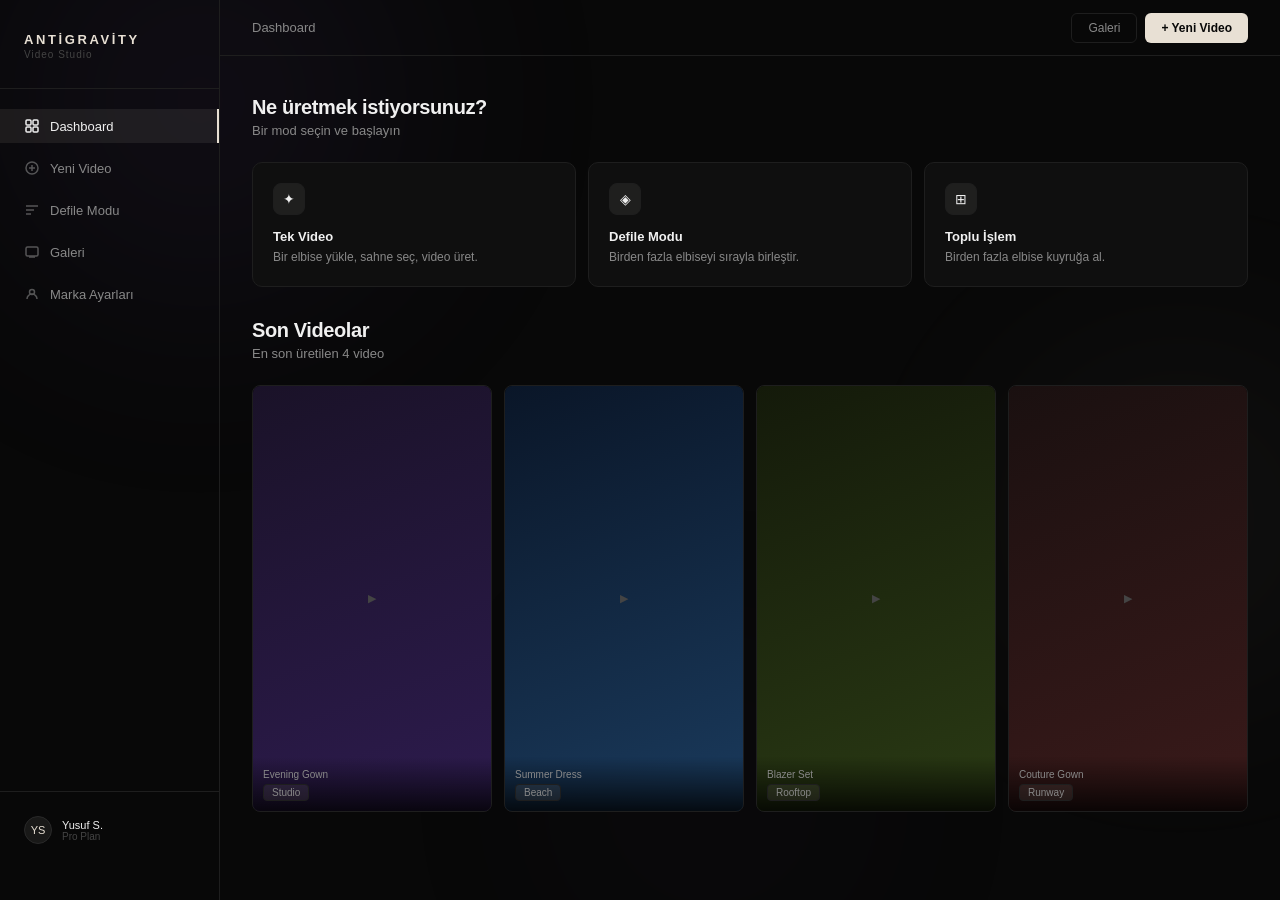
==== preview.html @ f859f47a "Add Supabase auth: register/login/admin approval system Backend: - requirements.txt: add supabase==2" ====
<!DOCTYPE html>
<html lang="tr">
<head>
<meta charset="UTF-8">
<meta name="viewport" content="width=device-width, initial-scale=1.0">
<title>Antigravity — Tasarım Önizleme</title>
<style>
  * { margin: 0; padding: 0; box-sizing: border-box; }

  :root {
    --bg: #080808;
    --card: #0f0f0f;
    --card-hover: #141414;
    --border: #1e1e1e;
    --border-hover: #2a2a2a;
    --text: #f0f0f0;
    --text-secondary: #888;
    --text-muted: #444;
    --accent: #e8e0d4;
    --accent-dim: rgba(232, 224, 212, 0.08);
  }

  body {
    font-family: 'Inter', -apple-system, sans-serif;
    background: var(--bg);
    color: var(--text);
    min-height: 100vh;
    overflow-x: hidden;
    -webkit-font-smoothing: antialiased;
  }

  /* ── Orb Animasyonları ── */
  .orbs {
    position: fixed;
    inset: 0;
    pointer-events: none;
    z-index: 0;
    overflow: hidden;
  }

  .orb {
    position: absolute;
    border-radius: 50%;
    filter: blur(120px);
    opacity: 0.12;
    animation: floatOrb linear infinite;
  }

  .orb-1 {
    width: 600px; height: 600px;
    background: radial-gradient(circle, #7c5cbf, transparent 70%);
    top: -200px; left: -100px;
    animation-duration: 25s;
    animation-delay: 0s;
  }

  .orb-2 {
    width: 500px; height: 500px;
    background: radial-gradient(circle, #f5f0e8, transparent 70%);
    top: 30%; right: -150px;
    opacity: 0.07;
    animation-duration: 32s;
    animation-delay: -8s;
  }

  .orb-3 {
    width: 400px; height: 400px;
    background: radial-gradient(circle, #4a3870, transparent 70%);
    bottom: -100px; left: 40%;
    opacity: 0.10;
    animation-duration: 20s;
    animation-delay: -14s;
  }

  @keyframes floatOrb {
    0%   { transform: translate(0px, 0px) scale(1); }
    25%  { transform: translate(40px, -30px) scale(1.05); }
    50%  { transform: translate(20px, 50px) scale(0.97); }
    75%  { transform: translate(-30px, 20px) scale(1.03); }
    100% { transform: translate(0px, 0px) scale(1); }
  }

  /* ── Layout ── */
  .layout {
    position: relative;
    z-index: 1;
    display: flex;
    height: 100vh;
  }

  /* ── Sidebar ── */
  .sidebar {
    width: 220px;
    flex-shrink: 0;
    border-right: 1px solid var(--border);
    padding: 32px 0;
    display: flex;
    flex-direction: column;
    gap: 8px;
  }

  .logo {
    padding: 0 24px 28px;
    border-bottom: 1px solid var(--border);
    margin-bottom: 12px;
  }

  .logo-name {
    font-size: 13px;
    font-weight: 600;
    letter-spacing: 0.2em;
    text-transform: uppercase;
    color: var(--accent);
  }

  .logo-sub {
    font-size: 10px;
    color: var(--text-muted);
    letter-spacing: 0.1em;
    margin-top: 2px;
  }

  .nav-item {
    display: flex;
    align-items: center;
    gap: 10px;
    padding: 9px 24px;
    font-size: 13px;
    color: var(--text-secondary);
    cursor: pointer;
    transition: all 0.15s;
    border-radius: 0;
  }

  .nav-item:hover {
    color: var(--text);
    background: var(--accent-dim);
  }

  .nav-item.active {
    color: var(--text);
    background: var(--accent-dim);
    border-right: 2px solid var(--accent);
  }

  .nav-icon {
    width: 16px;
    height: 16px;
    opacity: 0.6;
  }

  .nav-item.active .nav-icon { opacity: 1; }

  .sidebar-bottom {
    margin-top: auto;
    padding: 24px;
    border-top: 1px solid var(--border);
  }

  .user-chip {
    display: flex;
    align-items: center;
    gap: 10px;
    font-size: 12px;
    color: var(--text-secondary);
  }

  .user-avatar {
    width: 28px; height: 28px;
    border-radius: 50%;
    background: var(--accent-dim);
    border: 1px solid var(--border-hover);
    display: flex;
    align-items: center;
    justify-content: center;
    font-size: 11px;
    color: var(--accent);
  }

  /* ── Main ── */
  .main {
    flex: 1;
    display: flex;
    flex-direction: column;
    overflow: hidden;
  }

  .topbar {
    height: 56px;
    border-bottom: 1px solid var(--border);
    display: flex;
    align-items: center;
    justify-content: space-between;
    padding: 0 32px;
    flex-shrink: 0;
  }

  .page-title {
    font-size: 13px;
    font-weight: 500;
    color: var(--text-secondary);
  }

  .topbar-actions {
    display: flex;
    gap: 8px;
  }

  .btn {
    display: inline-flex;
    align-items: center;
    gap: 6px;
    padding: 7px 16px;
    border-radius: 6px;
    font-size: 12px;
    font-weight: 500;
    cursor: pointer;
    transition: all 0.15s;
    border: none;
  }

  .btn-ghost {
    background: transparent;
    color: var(--text-secondary);
    border: 1px solid var(--border);
  }

  .btn-ghost:hover {
    border-color: var(--border-hover);
    color: var(--text);
    background: var(--accent-dim);
  }

  .btn-primary {
    background: var(--accent);
    color: #080808;
    font-weight: 600;
  }

  .btn-primary:hover {
    background: #f5ede0;
  }

  /* ── Content ── */
  .content {
    flex: 1;
    overflow-y: auto;
    padding: 40px 32px;
    scrollbar-width: thin;
    scrollbar-color: var(--border) transparent;
  }

  .section-header {
    margin-bottom: 24px;
  }

  .section-title {
    font-size: 20px;
    font-weight: 600;
    color: var(--text);
    letter-spacing: -0.02em;
  }

  .section-sub {
    font-size: 13px;
    color: var(--text-secondary);
    margin-top: 4px;
  }

  /* ── Cards ── */
  .cards {
    display: grid;
    grid-template-columns: repeat(3, 1fr);
    gap: 12px;
    margin-bottom: 32px;
  }

  .card {
    background: var(--card);
    border: 1px solid var(--border);
    border-radius: 10px;
    padding: 20px;
    cursor: pointer;
    transition: all 0.2s;
  }

  .card:hover {
    border-color: var(--border-hover);
    background: var(--card-hover);
    transform: translateY(-1px);
  }

  .card-icon {
    width: 32px; height: 32px;
    border-radius: 8px;
    background: var(--accent-dim);
    border: 1px solid var(--border);
    display: flex;
    align-items: center;
    justify-content: center;
    margin-bottom: 14px;
    font-size: 14px;
  }

  .card-title {
    font-size: 13px;
    font-weight: 600;
    color: var(--text);
    margin-bottom: 4px;
  }

  .card-desc {
    font-size: 12px;
    color: var(--text-secondary);
    line-height: 1.5;
  }

  /* ── Wizard Modal ── */
  .modal-overlay {
    position: fixed;
    inset: 0;
    background: rgba(0,0,0,0.7);
    backdrop-filter: blur(8px);
    z-index: 100;
    display: flex;
    align-items: center;
    justify-content: center;
    animation: fadeIn 0.2s ease;
  }

  @keyframes fadeIn {
    from { opacity: 0; }
    to { opacity: 1; }
  }

  .modal {
    width: 540px;
    background: var(--card);
    border: 1px solid var(--border-hover);
    border-radius: 14px;
    overflow: hidden;
    animation: slideUp 0.25s ease;
  }

  @keyframes slideUp {
    from { opacity: 0; transform: translateY(16px); }
    to   { opacity: 1; transform: translateY(0); }
  }

  .modal-header {
    padding: 24px 28px 20px;
    border-bottom: 1px solid var(--border);
    display: flex;
    align-items: center;
    justify-content: space-between;
  }

  .modal-title {
    font-size: 15px;
    font-weight: 600;
    color: var(--text);
  }

  .modal-step {
    font-size: 11px;
    color: var(--text-muted);
    background: var(--accent-dim);
    padding: 3px 10px;
    border-radius: 20px;
    border: 1px solid var(--border);
  }

  .modal-body {
    padding: 28px;
  }

  .step-label {
    font-size: 11px;
    font-weight: 600;
    letter-spacing: 0.1em;
    text-transform: uppercase;
    color: var(--text-muted);
    margin-bottom: 16px;
  }

  .upload-zone {
    border: 1px dashed var(--border-hover);
    border-radius: 10px;
    padding: 40px 20px;
    text-align: center;
    cursor: pointer;
    transition: all 0.2s;
    margin-bottom: 16px;
  }

  .upload-zone:hover {
    border-color: var(--accent);
    background: var(--accent-dim);
  }

  .upload-icon { font-size: 24px; margin-bottom: 8px; }

  .upload-text {
    font-size: 13px;
    color: var(--text-secondary);
  }

  .upload-sub {
    font-size: 11px;
    color: var(--text-muted);
    margin-top: 4px;
  }

  .modal-footer {
    padding: 20px 28px;
    border-top: 1px solid var(--border);
    display: flex;
    justify-content: space-between;
    align-items: center;
  }

  .step-dots {
    display: flex;
    gap: 6px;
  }

  .dot {
    width: 6px; height: 6px;
    border-radius: 50%;
    background: var(--border-hover);
  }

  .dot.active {
    background: var(--accent);
    width: 18px;
    border-radius: 3px;
  }

  /* ── Gallery Preview ── */
  .gallery-grid {
    display: grid;
    grid-template-columns: repeat(4, 1fr);
    gap: 12px;
    margin-top: 8px;
  }

  .gallery-item {
    aspect-ratio: 9/16;
    border-radius: 8px;
    background: var(--card);
    border: 1px solid var(--border);
    overflow: hidden;
    position: relative;
    cursor: pointer;
    transition: all 0.2s;
  }

  .gallery-item:hover {
    border-color: var(--border-hover);
    transform: translateY(-2px);
  }

  .gallery-thumb {
    width: 100%;
    height: 100%;
    background: linear-gradient(160deg, #1a1a2e 0%, #16213e 50%, #0f3460 100%);
    display: flex;
    align-items: center;
    justify-content: center;
    color: var(--text-muted);
    font-size: 11px;
  }

  .gallery-thumb:nth-child(1) { background: linear-gradient(160deg, #1a1228 0%, #2d1b4e 100%); }

  .gallery-overlay {
    position: absolute;
    bottom: 0; left: 0; right: 0;
    background: linear-gradient(transparent, rgba(0,0,0,0.8));
    padding: 12px 10px 10px;
    font-size: 10px;
    color: var(--text-secondary);
  }

  .tag {
    display: inline-flex;
    align-items: center;
    gap: 4px;
    padding: 2px 8px;
    border-radius: 4px;
    background: var(--accent-dim);
    border: 1px solid var(--border);
    font-size: 10px;
    color: var(--text-secondary);
  }
</style>
</head>
<body>

<!-- Orbs -->
<div class="orbs">
  <div class="orb orb-1"></div>
  <div class="orb orb-2"></div>
  <div class="orb orb-3"></div>
</div>

<!-- Layout -->
<div class="layout">

  <!-- Sidebar -->
  <aside class="sidebar">
    <div class="logo">
      <div class="logo-name">Antigravity</div>
      <div class="logo-sub">Video Studio</div>
    </div>

    <div class="nav-item active">
      <svg class="nav-icon" viewBox="0 0 16 16" fill="none" stroke="currentColor" stroke-width="1.5">
        <rect x="2" y="2" width="5" height="5" rx="1"/><rect x="9" y="2" width="5" height="5" rx="1"/>
        <rect x="2" y="9" width="5" height="5" rx="1"/><rect x="9" y="9" width="5" height="5" rx="1"/>
      </svg>
      Dashboard
    </div>

    <div class="nav-item" onclick="openModal()">
      <svg class="nav-icon" viewBox="0 0 16 16" fill="none" stroke="currentColor" stroke-width="1.5">
        <circle cx="8" cy="8" r="6"/><line x1="8" y1="5" x2="8" y2="11"/><line x1="5" y1="8" x2="11" y2="8"/>
      </svg>
      Yeni Video
    </div>

    <div class="nav-item">
      <svg class="nav-icon" viewBox="0 0 16 16" fill="none" stroke="currentColor" stroke-width="1.5">
        <path d="M2 4h12M2 8h8M2 12h5"/>
      </svg>
      Defile Modu
    </div>

    <div class="nav-item">
      <svg class="nav-icon" viewBox="0 0 16 16" fill="none" stroke="currentColor" stroke-width="1.5">
        <rect x="2" y="3" width="12" height="9" rx="1.5"/>
        <path d="M5 13h6"/>
      </svg>
      Galeri
    </div>

    <div class="nav-item">
      <svg class="nav-icon" viewBox="0 0 16 16" fill="none" stroke="currentColor" stroke-width="1.5">
        <circle cx="8" cy="6" r="2.5"/><path d="M3 13c0-2.76 2.24-5 5-5s5 2.24 5 5"/>
      </svg>
      Marka Ayarları
    </div>

    <div class="sidebar-bottom">
      <div class="user-chip">
        <div class="user-avatar">YS</div>
        <div>
          <div style="font-size:11px;color:var(--text)">Yusuf S.</div>
          <div style="font-size:10px;color:var(--text-muted)">Pro Plan</div>
        </div>
      </div>
    </div>
  </aside>

  <!-- Main -->
  <main class="main">
    <div class="topbar">
      <span class="page-title">Dashboard</span>
      <div class="topbar-actions">
        <button class="btn btn-ghost">Galeri</button>
        <button class="btn btn-primary" onclick="openModal()">+ Yeni Video</button>
      </div>
    </div>

    <div class="content">

      <!-- Hızlı Erişim -->
      <div class="section-header">
        <div class="section-title">Ne üretmek istiyorsunuz?</div>
        <div class="section-sub">Bir mod seçin ve başlayın</div>
      </div>

      <div class="cards">
        <div class="card" onclick="openModal()">
          <div class="card-icon">✦</div>
          <div class="card-title">Tek Video</div>
          <div class="card-desc">Bir elbise yükle, sahne seç, video üret.</div>
        </div>
        <div class="card">
          <div class="card-icon">◈</div>
          <div class="card-title">Defile Modu</div>
          <div class="card-desc">Birden fazla elbiseyi sırayla birleştir.</div>
        </div>
        <div class="card">
          <div class="card-icon">⊞</div>
          <div class="card-title">Toplu İşlem</div>
          <div class="card-desc">Birden fazla elbise kuyruğa al.</div>
        </div>
      </div>

      <!-- Son Videolar -->
      <div class="section-header" style="margin-top:8px">
        <div class="section-title">Son Videolar</div>
        <div class="section-sub">En son üretilen 4 video</div>
      </div>

      <div class="gallery-grid">
        <div class="gallery-item">
          <div class="gallery-thumb" style="background:linear-gradient(160deg,#1a1228,#2d1b4e)">
            <span>▶</span>
          </div>
          <div class="gallery-overlay">
            <div style="margin-bottom:4px">Evening Gown</div>
            <span class="tag">Studio</span>
          </div>
        </div>
        <div class="gallery-item">
          <div class="gallery-thumb" style="background:linear-gradient(160deg,#0a1628,#1a3a5c)">
            <span>▶</span>
          </div>
          <div class="gallery-overlay">
            <div style="margin-bottom:4px">Summer Dress</div>
            <span class="tag">Beach</span>
          </div>
        </div>
        <div class="gallery-item">
          <div class="gallery-thumb" style="background:linear-gradient(160deg,#141a0a,#2a3a14)">
            <span>▶</span>
          </div>
          <div class="gallery-overlay">
            <div style="margin-bottom:4px">Blazer Set</div>
            <span class="tag">Rooftop</span>
          </div>
        </div>
        <div class="gallery-item">
          <div class="gallery-thumb" style="background:linear-gradient(160deg,#1a1010,#3a1a1a)">
            <span>▶</span>
          </div>
          <div class="gallery-overlay">
            <div style="margin-bottom:4px">Couture Gown</div>
            <span class="tag">Runway</span>
          </div>
        </div>
      </div>

    </div>
  </main>
</div>

<!-- Wizard Modal -->
<div class="modal-overlay" id="modal" style="display:none" onclick="closeModalOutside(event)">
  <div class="modal">
    <div class="modal-header">
      <div class="modal-title">Yeni Video Üret</div>
      <span class="modal-step">Adım 1 / 4</span>
    </div>
    <div class="modal-body">
      <div class="step-label">Elbise Fotoğrafı</div>
      <div class="upload-zone">
        <div class="upload-icon">↑</div>
        <div class="upload-text">Ön fotoğrafı sürükle veya tıkla</div>
        <div class="upload-sub">JPG, PNG, WEBP · Maks 10MB</div>
      </div>
      <div style="display:flex;gap:8px">
        <div class="upload-zone" style="flex:1;padding:16px">
          <div style="font-size:11px;color:var(--text-muted)">+ Arka</div>
        </div>
        <div class="upload-zone" style="flex:1;padding:16px">
          <div style="font-size:11px;color:var(--text-muted)">+ Yan</div>
        </div>
        <div class="upload-zone" style="flex:1;padding:16px">
          <div style="font-size:11px;color:var(--text-muted)">+ Referans</div>
        </div>
      </div>
    </div>
    <div class="modal-footer">
      <div class="step-dots">
        <div class="dot active"></div>
        <div class="dot"></div>
        <div class="dot"></div>
        <div class="dot"></div>
      </div>
      <div style="display:flex;gap:8px">
        <button class="btn btn-ghost" onclick="closeModal()">İptal</button>
        <button class="btn btn-primary">Devam →</button>
      </div>
    </div>
  </div>
</div>

<script>
  function openModal() {
    document.getElementById('modal').style.display = 'flex';
  }
  function closeModal() {
    document.getElementById('modal').style.display = 'none';
  }
  function closeModalOutside(e) {
    if (e.target === document.getElementById('modal')) closeModal();
  }
</script>

</body>
</html>
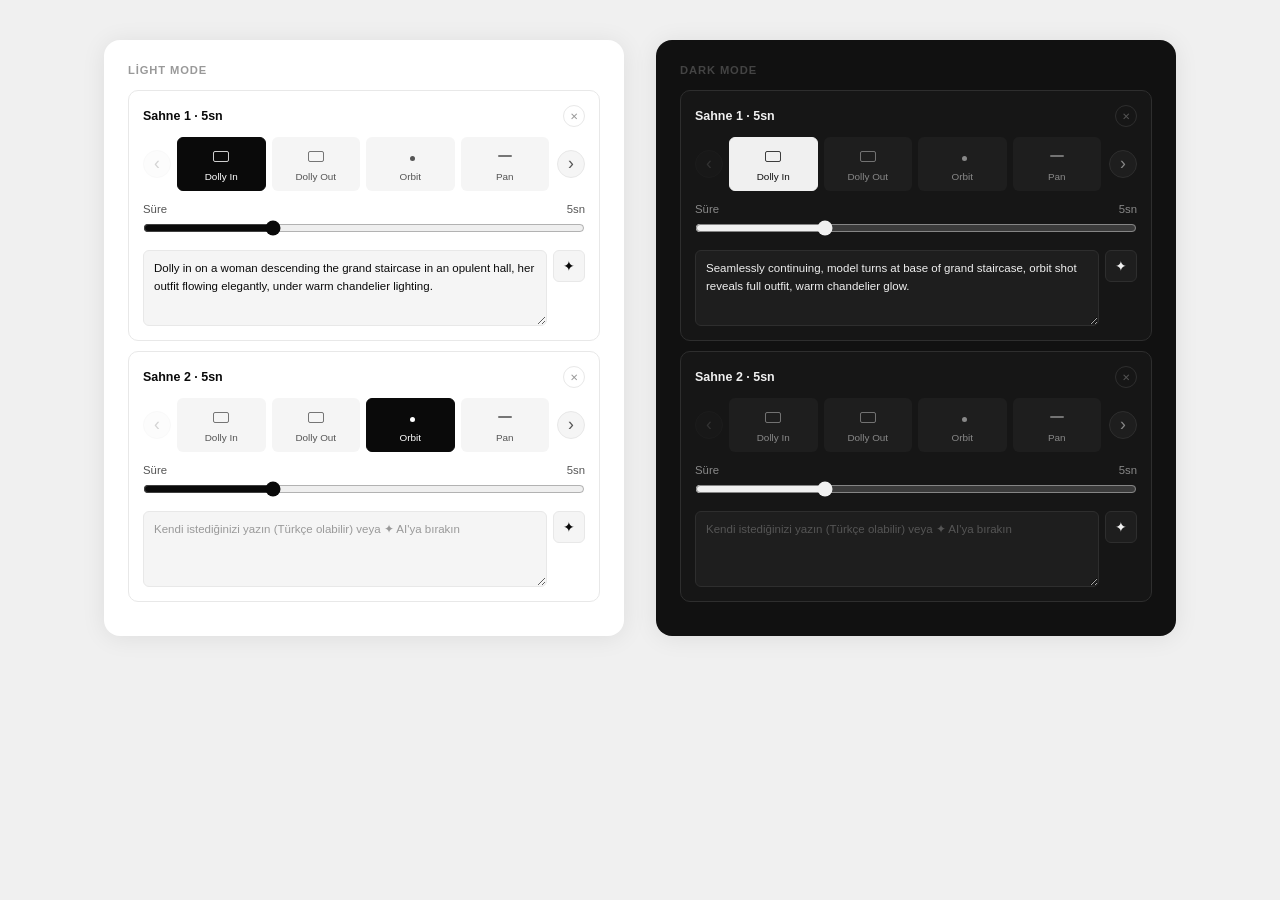
==== commit 3fe3b70e: "Feat: camera carousel for shot card — single-row with ‹ › navigation Replace 2-row 4-column cam-grid" ====
--- a/preview.html
+++ b/preview.html
@@ -3,702 +3,333 @@
 <head>
 <meta charset="UTF-8">
 <meta name="viewport" content="width=device-width, initial-scale=1.0">
-<title>Antigravity — Tasarım Önizleme</title>
+<title>Shot Card Preview</title>
 <style>
-  * { margin: 0; padding: 0; box-sizing: border-box; }
+  * { box-sizing: border-box; margin: 0; padding: 0; }
+  body {
+    font-family: 'Inter', -apple-system, BlinkMacSystemFont, sans-serif;
+    background: #f0f0f0;
+    display: flex;
+    align-items: flex-start;
+    justify-content: center;
+    padding: 40px 20px;
+    gap: 32px;
+    flex-wrap: wrap;
+  }
 
   :root {
-    --bg: #080808;
-    --card: #0f0f0f;
-    --card-hover: #141414;
-    --border: #1e1e1e;
-    --border-hover: #2a2a2a;
-    --text: #f0f0f0;
-    --text-secondary: #888;
-    --text-muted: #444;
-    --accent: #e8e0d4;
-    --accent-dim: rgba(232, 224, 212, 0.08);
-  }
-
-  body {
-    font-family: 'Inter', -apple-system, sans-serif;
-    background: var(--bg);
-    color: var(--text);
-    min-height: 100vh;
-    overflow-x: hidden;
-    -webkit-font-smoothing: antialiased;
-  }
-
-  /* ── Orb Animasyonları ── */
-  .orbs {
-    position: fixed;
-    inset: 0;
-    pointer-events: none;
-    z-index: 0;
-    overflow: hidden;
-  }
-
-  .orb {
-    position: absolute;
-    border-radius: 50%;
-    filter: blur(120px);
-    opacity: 0.12;
-    animation: floatOrb linear infinite;
-  }
-
-  .orb-1 {
-    width: 600px; height: 600px;
-    background: radial-gradient(circle, #7c5cbf, transparent 70%);
-    top: -200px; left: -100px;
-    animation-duration: 25s;
-    animation-delay: 0s;
-  }
-
-  .orb-2 {
-    width: 500px; height: 500px;
-    background: radial-gradient(circle, #f5f0e8, transparent 70%);
-    top: 30%; right: -150px;
-    opacity: 0.07;
-    animation-duration: 32s;
-    animation-delay: -8s;
-  }
-
-  .orb-3 {
-    width: 400px; height: 400px;
-    background: radial-gradient(circle, #4a3870, transparent 70%);
-    bottom: -100px; left: 40%;
-    opacity: 0.10;
-    animation-duration: 20s;
-    animation-delay: -14s;
-  }
-
-  @keyframes floatOrb {
-    0%   { transform: translate(0px, 0px) scale(1); }
-    25%  { transform: translate(40px, -30px) scale(1.05); }
-    50%  { transform: translate(20px, 50px) scale(0.97); }
-    75%  { transform: translate(-30px, 20px) scale(1.03); }
-    100% { transform: translate(0px, 0px) scale(1); }
-  }
-
-  /* ── Layout ── */
-  .layout {
-    position: relative;
-    z-index: 1;
-    display: flex;
-    height: 100vh;
-  }
-
-  /* ── Sidebar ── */
-  .sidebar {
-    width: 220px;
-    flex-shrink: 0;
-    border-right: 1px solid var(--border);
-    padding: 32px 0;
-    display: flex;
-    flex-direction: column;
-    gap: 8px;
-  }
-
-  .logo {
-    padding: 0 24px 28px;
-    border-bottom: 1px solid var(--border);
-    margin-bottom: 12px;
-  }
-
-  .logo-name {
-    font-size: 13px;
-    font-weight: 600;
-    letter-spacing: 0.2em;
+    --bg-secondary: #f5f5f5;
+    --bg-card: #ffffff;
+    --border-subtle: #e8e8e8;
+    --text-primary: #0a0a0a;
+    --text-secondary: #555;
+    --text-muted: #999;
+    --accent: #0a0a0a;
+    --radius-sm: 6px;
+    --radius-md: 10px;
+    --transition-fast: 0.15s ease;
+  }
+
+  .preview-box {
+    background: #fff;
+    border-radius: 16px;
+    padding: 24px;
+    width: 520px;
+    box-shadow: 0 2px 24px rgba(0,0,0,0.08);
+  }
+  .preview-label {
+    font-size: 0.7rem;
+    font-weight: 700;
+    letter-spacing: 0.08em;
+    color: #999;
     text-transform: uppercase;
-    color: var(--accent);
-  }
-
-  .logo-sub {
-    font-size: 10px;
-    color: var(--text-muted);
-    letter-spacing: 0.1em;
-    margin-top: 2px;
-  }
-
-  .nav-item {
-    display: flex;
-    align-items: center;
-    gap: 10px;
-    padding: 9px 24px;
-    font-size: 13px;
-    color: var(--text-secondary);
-    cursor: pointer;
-    transition: all 0.15s;
-    border-radius: 0;
-  }
-
-  .nav-item:hover {
-    color: var(--text);
-    background: var(--accent-dim);
-  }
-
-  .nav-item.active {
-    color: var(--text);
-    background: var(--accent-dim);
-    border-right: 2px solid var(--accent);
-  }
-
-  .nav-icon {
-    width: 16px;
-    height: 16px;
-    opacity: 0.6;
-  }
-
-  .nav-item.active .nav-icon { opacity: 1; }
-
-  .sidebar-bottom {
-    margin-top: auto;
-    padding: 24px;
-    border-top: 1px solid var(--border);
-  }
-
-  .user-chip {
-    display: flex;
-    align-items: center;
-    gap: 10px;
-    font-size: 12px;
-    color: var(--text-secondary);
-  }
-
-  .user-avatar {
-    width: 28px; height: 28px;
-    border-radius: 50%;
-    background: var(--accent-dim);
-    border: 1px solid var(--border-hover);
-    display: flex;
-    align-items: center;
-    justify-content: center;
-    font-size: 11px;
-    color: var(--accent);
-  }
-
-  /* ── Main ── */
-  .main {
-    flex: 1;
-    display: flex;
-    flex-direction: column;
-    overflow: hidden;
-  }
-
-  .topbar {
-    height: 56px;
-    border-bottom: 1px solid var(--border);
+    margin-bottom: 14px;
+  }
+
+  /* ─── Shot Card ─── */
+  .shot-card {
+    background: var(--bg-card);
+    border: 1px solid var(--border-subtle);
+    border-radius: var(--radius-md);
+    padding: 14px;
+    margin-bottom: 10px;
+  }
+  .shot-card-header {
     display: flex;
     align-items: center;
     justify-content: space-between;
-    padding: 0 32px;
+    margin-bottom: 10px;
+  }
+  .shot-card-title {
+    font-size: 0.78rem;
+    font-weight: 600;
+    color: var(--text-primary);
+  }
+  .shot-remove-btn {
+    width: 22px; height: 22px;
+    background: none;
+    border: 1px solid var(--border-subtle);
+    border-radius: 50%;
+    cursor: pointer;
+    font-size: 0.6rem;
+    color: var(--text-muted);
+    display: flex; align-items: center; justify-content: center;
+  }
+  .shot-remove-btn:hover { background: #fee2e2; border-color: #fca5a5; color: #dc2626; }
+
+  /* ─── Carousel ─── */
+  .cam-carousel {
+    display: flex;
+    align-items: center;
+    gap: 6px;
+  }
+  .cam-nav-btn {
     flex-shrink: 0;
-  }
-
-  .page-title {
-    font-size: 13px;
+    width: 28px; height: 28px;
+    background: var(--bg-secondary);
+    border: 1px solid var(--border-subtle);
+    border-radius: 50%;
+    cursor: pointer;
+    font-size: 1.1rem;
+    color: var(--text-secondary);
+    display: flex; align-items: center; justify-content: center;
+    line-height: 1;
+    transition: background var(--transition-fast), color var(--transition-fast), border-color var(--transition-fast);
+    user-select: none;
+  }
+  .cam-nav-btn:hover:not(:disabled) { background: var(--accent); color: #fff; border-color: var(--accent); }
+  .cam-nav-btn:disabled { opacity: 0.25; cursor: default; }
+
+  .cam-track-wrapper { flex: 1; overflow: hidden; }
+  .cam-track {
+    display: flex;
+    gap: 6px;
+    transition: transform 0.25s cubic-bezier(0.4, 0, 0.2, 1);
+  }
+
+  /* ─── Cam Button ─── */
+  .cam-btn {
+    flex: 0 0 calc(25% - 5px);
+    display: flex;
+    flex-direction: column;
+    align-items: center;
+    gap: 5px;
+    padding: 8px 4px;
+    background: var(--bg-secondary);
+    border: 1.5px solid transparent;
+    border-radius: var(--radius-sm);
+    cursor: pointer;
+    font-size: 0.62rem;
     font-weight: 500;
     color: var(--text-secondary);
-  }
-
-  .topbar-actions {
-    display: flex;
-    gap: 8px;
-  }
-
-  .btn {
-    display: inline-flex;
-    align-items: center;
-    gap: 6px;
-    padding: 7px 16px;
-    border-radius: 6px;
-    font-size: 12px;
-    font-weight: 500;
+    transition: border-color var(--transition-fast), background var(--transition-fast), color var(--transition-fast);
+    white-space: nowrap;
+  }
+  .cam-btn:hover { border-color: #d1d5db; color: var(--text-primary); }
+  .cam-btn.active { border-color: var(--accent); background: var(--accent); color: #fff; }
+
+  /* ─── Cam Anim Icons ─── */
+  .cam-anim { width: 28px; height: 20px; display: flex; align-items: center; justify-content: center; position: relative; }
+  .cam-anim-inner { width: 16px; height: 11px; border: 1.5px solid currentColor; border-radius: 2px; opacity: 0.8; }
+
+  .dolly-in-inner  { animation: dollyIn  1.4s ease-in-out infinite; }
+  .dolly-out-inner { animation: dollyOut 1.4s ease-in-out infinite; }
+  @keyframes dollyIn  { 0%,100%{transform:scale(1)}   50%{transform:scale(0.58)} }
+  @keyframes dollyOut { 0%,100%{transform:scale(0.58)} 50%{transform:scale(1)} }
+
+  .orbit-dot {
+    width: 5px; height: 5px; border-radius: 50%;
+    background: currentColor;
+    position: absolute; left: 50%; top: 50%;
+    animation: orbitAnim 1.6s linear infinite;
+    transform-origin: 0 0;
+  }
+  @keyframes orbitAnim { from{transform:rotate(0deg) translateX(9px)} to{transform:rotate(360deg) translateX(9px)} }
+
+  .pan-line { width: 14px; height: 2px; background: currentColor; border-radius: 1px; opacity: 0.8; animation: panAnim 1.4s ease-in-out infinite; }
+  @keyframes panAnim { 0%,100%{transform:translateX(-4px)} 50%{transform:translateX(4px)} }
+
+  .tilt-line { width: 2px; height: 14px; background: currentColor; border-radius: 1px; opacity: 0.8; animation: tiltAnim 1.4s ease-in-out infinite; }
+  @keyframes tiltAnim { 0%,100%{transform:translateY(3px)} 50%{transform:translateY(-3px)} }
+
+  .tracking-rect { width: 11px; height: 9px; border: 1.5px solid currentColor; border-radius: 2px; opacity: 0.8; animation: trackingAnim 1.4s ease-in-out infinite; }
+  @keyframes trackingAnim { 0%,100%{transform:translateX(-4px)} 50%{transform:translateX(4px)} }
+
+  .crane-rect { width: 11px; height: 9px; border: 1.5px solid currentColor; border-radius: 2px; opacity: 0.8; animation: craneAnim 1.4s ease-in-out infinite; }
+  @keyframes craneAnim { 0%,100%{transform:translateY(3px)} 50%{transform:translateY(-3px)} }
+
+  .static-rect { width: 14px; height: 10px; border: 1.5px solid currentColor; border-radius: 2px; opacity: 0.8; }
+
+  /* ─── Duration ─── */
+  .shot-dur-row { margin-top: 12px; }
+  .shot-dur-labels { display: flex; justify-content: space-between; font-size: 0.71rem; color: var(--text-secondary); margin-bottom: 5px; }
+  input[type=range] { width: 100%; accent-color: var(--accent); cursor: pointer; }
+
+  /* ─── Desc Row ─── */
+  .shot-desc-row { display: flex; gap: 6px; align-items: flex-start; margin-top: 10px; }
+  .shot-desc {
+    flex: 1;
+    font-family: inherit;
+    font-size: 0.72rem;
+    line-height: 1.6;
+    color: var(--text-primary);
+    background: var(--bg-secondary);
+    border: 1px solid var(--border-subtle);
+    border-radius: var(--radius-sm);
+    padding: 8px 10px;
+    resize: vertical;
+    min-height: 76px;
+    outline: none;
+    transition: border-color var(--transition-fast);
+  }
+  .shot-desc:focus { border-color: var(--accent); }
+  .shot-desc::placeholder { color: var(--text-muted); }
+  .shot-ai-btn {
+    flex-shrink: 0;
+    width: 32px; height: 32px;
+    background: var(--bg-secondary);
+    border: 1px solid var(--border-subtle);
+    border-radius: var(--radius-sm);
+    color: var(--accent);
+    font-size: 0.85rem;
     cursor: pointer;
-    transition: all 0.15s;
-    border: none;
-  }
-
-  .btn-ghost {
-    background: transparent;
-    color: var(--text-secondary);
-    border: 1px solid var(--border);
-  }
-
-  .btn-ghost:hover {
-    border-color: var(--border-hover);
-    color: var(--text);
-    background: var(--accent-dim);
-  }
-
-  .btn-primary {
-    background: var(--accent);
-    color: #080808;
-    font-weight: 600;
-  }
-
-  .btn-primary:hover {
-    background: #f5ede0;
-  }
-
-  /* ── Content ── */
-  .content {
-    flex: 1;
-    overflow-y: auto;
-    padding: 40px 32px;
-    scrollbar-width: thin;
-    scrollbar-color: var(--border) transparent;
-  }
-
-  .section-header {
-    margin-bottom: 24px;
-  }
-
-  .section-title {
-    font-size: 20px;
-    font-weight: 600;
-    color: var(--text);
-    letter-spacing: -0.02em;
-  }
-
-  .section-sub {
-    font-size: 13px;
-    color: var(--text-secondary);
-    margin-top: 4px;
-  }
-
-  /* ── Cards ── */
-  .cards {
-    display: grid;
-    grid-template-columns: repeat(3, 1fr);
-    gap: 12px;
-    margin-bottom: 32px;
-  }
-
-  .card {
-    background: var(--card);
-    border: 1px solid var(--border);
-    border-radius: 10px;
-    padding: 20px;
-    cursor: pointer;
-    transition: all 0.2s;
-  }
-
-  .card:hover {
-    border-color: var(--border-hover);
-    background: var(--card-hover);
-    transform: translateY(-1px);
-  }
-
-  .card-icon {
-    width: 32px; height: 32px;
-    border-radius: 8px;
-    background: var(--accent-dim);
-    border: 1px solid var(--border);
-    display: flex;
-    align-items: center;
-    justify-content: center;
-    margin-bottom: 14px;
-    font-size: 14px;
-  }
-
-  .card-title {
-    font-size: 13px;
-    font-weight: 600;
-    color: var(--text);
-    margin-bottom: 4px;
-  }
-
-  .card-desc {
-    font-size: 12px;
-    color: var(--text-secondary);
-    line-height: 1.5;
-  }
-
-  /* ── Wizard Modal ── */
-  .modal-overlay {
-    position: fixed;
-    inset: 0;
-    background: rgba(0,0,0,0.7);
-    backdrop-filter: blur(8px);
-    z-index: 100;
-    display: flex;
-    align-items: center;
-    justify-content: center;
-    animation: fadeIn 0.2s ease;
-  }
-
-  @keyframes fadeIn {
-    from { opacity: 0; }
-    to { opacity: 1; }
-  }
-
-  .modal {
-    width: 540px;
-    background: var(--card);
-    border: 1px solid var(--border-hover);
-    border-radius: 14px;
-    overflow: hidden;
-    animation: slideUp 0.25s ease;
-  }
-
-  @keyframes slideUp {
-    from { opacity: 0; transform: translateY(16px); }
-    to   { opacity: 1; transform: translateY(0); }
-  }
-
-  .modal-header {
-    padding: 24px 28px 20px;
-    border-bottom: 1px solid var(--border);
-    display: flex;
-    align-items: center;
-    justify-content: space-between;
-  }
-
-  .modal-title {
-    font-size: 15px;
-    font-weight: 600;
-    color: var(--text);
-  }
-
-  .modal-step {
-    font-size: 11px;
-    color: var(--text-muted);
-    background: var(--accent-dim);
-    padding: 3px 10px;
-    border-radius: 20px;
-    border: 1px solid var(--border);
-  }
-
-  .modal-body {
-    padding: 28px;
-  }
-
-  .step-label {
-    font-size: 11px;
-    font-weight: 600;
-    letter-spacing: 0.1em;
-    text-transform: uppercase;
-    color: var(--text-muted);
-    margin-bottom: 16px;
-  }
-
-  .upload-zone {
-    border: 1px dashed var(--border-hover);
-    border-radius: 10px;
-    padding: 40px 20px;
-    text-align: center;
-    cursor: pointer;
-    transition: all 0.2s;
-    margin-bottom: 16px;
-  }
-
-  .upload-zone:hover {
-    border-color: var(--accent);
-    background: var(--accent-dim);
-  }
-
-  .upload-icon { font-size: 24px; margin-bottom: 8px; }
-
-  .upload-text {
-    font-size: 13px;
-    color: var(--text-secondary);
-  }
-
-  .upload-sub {
-    font-size: 11px;
-    color: var(--text-muted);
-    margin-top: 4px;
-  }
-
-  .modal-footer {
-    padding: 20px 28px;
-    border-top: 1px solid var(--border);
-    display: flex;
-    justify-content: space-between;
-    align-items: center;
-  }
-
-  .step-dots {
-    display: flex;
-    gap: 6px;
-  }
-
-  .dot {
-    width: 6px; height: 6px;
-    border-radius: 50%;
-    background: var(--border-hover);
-  }
-
-  .dot.active {
-    background: var(--accent);
-    width: 18px;
-    border-radius: 3px;
-  }
-
-  /* ── Gallery Preview ── */
-  .gallery-grid {
-    display: grid;
-    grid-template-columns: repeat(4, 1fr);
-    gap: 12px;
-    margin-top: 8px;
-  }
-
-  .gallery-item {
-    aspect-ratio: 9/16;
-    border-radius: 8px;
-    background: var(--card);
-    border: 1px solid var(--border);
-    overflow: hidden;
-    position: relative;
-    cursor: pointer;
-    transition: all 0.2s;
-  }
-
-  .gallery-item:hover {
-    border-color: var(--border-hover);
-    transform: translateY(-2px);
-  }
-
-  .gallery-thumb {
-    width: 100%;
-    height: 100%;
-    background: linear-gradient(160deg, #1a1a2e 0%, #16213e 50%, #0f3460 100%);
-    display: flex;
-    align-items: center;
-    justify-content: center;
-    color: var(--text-muted);
-    font-size: 11px;
-  }
-
-  .gallery-thumb:nth-child(1) { background: linear-gradient(160deg, #1a1228 0%, #2d1b4e 100%); }
-
-  .gallery-overlay {
-    position: absolute;
-    bottom: 0; left: 0; right: 0;
-    background: linear-gradient(transparent, rgba(0,0,0,0.8));
-    padding: 12px 10px 10px;
-    font-size: 10px;
-    color: var(--text-secondary);
-  }
-
-  .tag {
-    display: inline-flex;
-    align-items: center;
-    gap: 4px;
-    padding: 2px 8px;
-    border-radius: 4px;
-    background: var(--accent-dim);
-    border: 1px solid var(--border);
-    font-size: 10px;
-    color: var(--text-secondary);
-  }
+    display: flex; align-items: center; justify-content: center;
+    transition: background var(--transition-fast), color var(--transition-fast), border-color var(--transition-fast);
+  }
+  .shot-ai-btn:hover { background: var(--accent); color: #fff; border-color: var(--accent); }
+
+  /* ─── Dark Mode ─── */
+  .dark-box {
+    --bg-secondary: #1e1e1e;
+    --bg-card: #161616;
+    --border-subtle: #2e2e2e;
+    --text-primary: #f0f0f0;
+    --text-secondary: #888;
+    --text-muted: #555;
+    --accent: #f0f0f0;
+    background: #111;
+    color: #f0f0f0;
+  }
+  .dark-box .cam-btn.active { background: #f0f0f0; color: #111; border-color: #f0f0f0; }
+  .dark-box .shot-ai-btn:hover { background: #f0f0f0; color: #111; border-color: #f0f0f0; }
 </style>
 </head>
 <body>
 
-<!-- Orbs -->
-<div class="orbs">
-  <div class="orb orb-1"></div>
-  <div class="orb orb-2"></div>
-  <div class="orb orb-3"></div>
+<!-- ── Light Mode ── -->
+<div class="preview-box">
+  <div class="preview-label">Light Mode</div>
+  <div id="shot-0" class="shot-card"></div>
+  <div id="shot-1" class="shot-card"></div>
 </div>
 
-<!-- Layout -->
-<div class="layout">
-
-  <!-- Sidebar -->
-  <aside class="sidebar">
-    <div class="logo">
-      <div class="logo-name">Antigravity</div>
-      <div class="logo-sub">Video Studio</div>
+<!-- ── Dark Mode ── -->
+<div class="preview-box dark-box">
+  <div class="preview-label" style="color:#444">Dark Mode</div>
+  <div id="shot-2" class="shot-card"></div>
+  <div id="shot-3" class="shot-card"></div>
+</div>
+
+<script>
+const CAM_MOVES = [
+  { value: "dolly_in",  label: "Dolly In",  icon: '<div class="cam-anim-inner dolly-in-inner"></div>' },
+  { value: "dolly_out", label: "Dolly Out", icon: '<div class="cam-anim-inner dolly-out-inner"></div>' },
+  { value: "orbit",     label: "Orbit",     icon: '<div class="orbit-dot"></div>' },
+  { value: "pan",       label: "Pan",       icon: '<div class="pan-line"></div>' },
+  { value: "tilt_up",   label: "Tilt Up",   icon: '<div class="tilt-line"></div>' },
+  { value: "tracking",  label: "Tracking",  icon: '<div class="tracking-rect"></div>' },
+  { value: "crane",     label: "Crane",     icon: '<div class="crane-rect"></div>' },
+  { value: "static",    label: "Static",    icon: '<div class="static-rect"></div>' },
+];
+
+const PAGE = 4;
+const MAX_OFFSET = CAM_MOVES.length - PAGE; // = 4
+
+const state = {};
+
+function buildCard(containerId, shotIdx, activeMove, defaultDesc) {
+  const el = document.getElementById(containerId);
+  state[shotIdx] = { offset: 0, active: activeMove };
+
+  el.innerHTML = `
+    <div class="shot-card-header">
+      <span class="shot-card-title">Sahne ${shotIdx % 2 + 1} · <span id="dur-${shotIdx}">5</span>sn</span>
+      <button class="shot-remove-btn">✕</button>
     </div>
 
-    <div class="nav-item active">
-      <svg class="nav-icon" viewBox="0 0 16 16" fill="none" stroke="currentColor" stroke-width="1.5">
-        <rect x="2" y="2" width="5" height="5" rx="1"/><rect x="9" y="2" width="5" height="5" rx="1"/>
-        <rect x="2" y="9" width="5" height="5" rx="1"/><rect x="9" y="9" width="5" height="5" rx="1"/>
-      </svg>
-      Dashboard
-    </div>
-
-    <div class="nav-item" onclick="openModal()">
-      <svg class="nav-icon" viewBox="0 0 16 16" fill="none" stroke="currentColor" stroke-width="1.5">
-        <circle cx="8" cy="8" r="6"/><line x1="8" y1="5" x2="8" y2="11"/><line x1="5" y1="8" x2="11" y2="8"/>
-      </svg>
-      Yeni Video
-    </div>
-
-    <div class="nav-item">
-      <svg class="nav-icon" viewBox="0 0 16 16" fill="none" stroke="currentColor" stroke-width="1.5">
-        <path d="M2 4h12M2 8h8M2 12h5"/>
-      </svg>
-      Defile Modu
-    </div>
-
-    <div class="nav-item">
-      <svg class="nav-icon" viewBox="0 0 16 16" fill="none" stroke="currentColor" stroke-width="1.5">
-        <rect x="2" y="3" width="12" height="9" rx="1.5"/>
-        <path d="M5 13h6"/>
-      </svg>
-      Galeri
-    </div>
-
-    <div class="nav-item">
-      <svg class="nav-icon" viewBox="0 0 16 16" fill="none" stroke="currentColor" stroke-width="1.5">
-        <circle cx="8" cy="6" r="2.5"/><path d="M3 13c0-2.76 2.24-5 5-5s5 2.24 5 5"/>
-      </svg>
-      Marka Ayarları
-    </div>
-
-    <div class="sidebar-bottom">
-      <div class="user-chip">
-        <div class="user-avatar">YS</div>
-        <div>
-          <div style="font-size:11px;color:var(--text)">Yusuf S.</div>
-          <div style="font-size:10px;color:var(--text-muted)">Pro Plan</div>
+    <div class="cam-carousel">
+      <button class="cam-nav-btn" id="prev-${shotIdx}" onclick="shiftPage(${shotIdx},-1)">‹</button>
+      <div class="cam-track-wrapper">
+        <div class="cam-track" id="track-${shotIdx}">
+          ${CAM_MOVES.map((cm, i) => `
+            <button class="cam-btn${cm.value === activeMove ? ' active' : ''}"
+                    id="btn-${shotIdx}-${i}"
+                    onclick="pickCam(${shotIdx},${i})">
+              <div class="cam-anim">${cm.icon}</div>
+              <span>${cm.label}</span>
+            </button>
+          `).join('')}
         </div>
       </div>
+      <button class="cam-nav-btn" id="next-${shotIdx}" onclick="shiftPage(${shotIdx},1)">›</button>
     </div>
-  </aside>
-
-  <!-- Main -->
-  <main class="main">
-    <div class="topbar">
-      <span class="page-title">Dashboard</span>
-      <div class="topbar-actions">
-        <button class="btn btn-ghost">Galeri</button>
-        <button class="btn btn-primary" onclick="openModal()">+ Yeni Video</button>
-      </div>
+
+    <div class="shot-dur-row">
+      <div class="shot-dur-labels"><span>Süre</span><span><span id="dur2-${shotIdx}">5</span>sn</span></div>
+      <input type="range" min="3" max="10" value="5" oninput="updateDur(${shotIdx},this.value)">
     </div>
 
-    <div class="content">
-
-      <!-- Hızlı Erişim -->
-      <div class="section-header">
-        <div class="section-title">Ne üretmek istiyorsunuz?</div>
-        <div class="section-sub">Bir mod seçin ve başlayın</div>
-      </div>
-
-      <div class="cards">
-        <div class="card" onclick="openModal()">
-          <div class="card-icon">✦</div>
-          <div class="card-title">Tek Video</div>
-          <div class="card-desc">Bir elbise yükle, sahne seç, video üret.</div>
-        </div>
-        <div class="card">
-          <div class="card-icon">◈</div>
-          <div class="card-title">Defile Modu</div>
-          <div class="card-desc">Birden fazla elbiseyi sırayla birleştir.</div>
-        </div>
-        <div class="card">
-          <div class="card-icon">⊞</div>
-          <div class="card-title">Toplu İşlem</div>
-          <div class="card-desc">Birden fazla elbise kuyruğa al.</div>
-        </div>
-      </div>
-
-      <!-- Son Videolar -->
-      <div class="section-header" style="margin-top:8px">
-        <div class="section-title">Son Videolar</div>
-        <div class="section-sub">En son üretilen 4 video</div>
-      </div>
-
-      <div class="gallery-grid">
-        <div class="gallery-item">
-          <div class="gallery-thumb" style="background:linear-gradient(160deg,#1a1228,#2d1b4e)">
-            <span>▶</span>
-          </div>
-          <div class="gallery-overlay">
-            <div style="margin-bottom:4px">Evening Gown</div>
-            <span class="tag">Studio</span>
-          </div>
-        </div>
-        <div class="gallery-item">
-          <div class="gallery-thumb" style="background:linear-gradient(160deg,#0a1628,#1a3a5c)">
-            <span>▶</span>
-          </div>
-          <div class="gallery-overlay">
-            <div style="margin-bottom:4px">Summer Dress</div>
-            <span class="tag">Beach</span>
-          </div>
-        </div>
-        <div class="gallery-item">
-          <div class="gallery-thumb" style="background:linear-gradient(160deg,#141a0a,#2a3a14)">
-            <span>▶</span>
-          </div>
-          <div class="gallery-overlay">
-            <div style="margin-bottom:4px">Blazer Set</div>
-            <span class="tag">Rooftop</span>
-          </div>
-        </div>
-        <div class="gallery-item">
-          <div class="gallery-thumb" style="background:linear-gradient(160deg,#1a1010,#3a1a1a)">
-            <span>▶</span>
-          </div>
-          <div class="gallery-overlay">
-            <div style="margin-bottom:4px">Couture Gown</div>
-            <span class="tag">Runway</span>
-          </div>
-        </div>
-      </div>
-
+    <div class="shot-desc-row">
+      <textarea class="shot-desc" placeholder="Kendi istediğinizi yazın (Türkçe olabilir) veya ✦ AI'ya bırakın">${defaultDesc}</textarea>
+      <button class="shot-ai-btn" title="AI ile sinematik prompt üret">✦</button>
     </div>
-  </main>
-</div>
-
-<!-- Wizard Modal -->
-<div class="modal-overlay" id="modal" style="display:none" onclick="closeModalOutside(event)">
-  <div class="modal">
-    <div class="modal-header">
-      <div class="modal-title">Yeni Video Üret</div>
-      <span class="modal-step">Adım 1 / 4</span>
-    </div>
-    <div class="modal-body">
-      <div class="step-label">Elbise Fotoğrafı</div>
-      <div class="upload-zone">
-        <div class="upload-icon">↑</div>
-        <div class="upload-text">Ön fotoğrafı sürükle veya tıkla</div>
-        <div class="upload-sub">JPG, PNG, WEBP · Maks 10MB</div>
-      </div>
-      <div style="display:flex;gap:8px">
-        <div class="upload-zone" style="flex:1;padding:16px">
-          <div style="font-size:11px;color:var(--text-muted)">+ Arka</div>
-        </div>
-        <div class="upload-zone" style="flex:1;padding:16px">
-          <div style="font-size:11px;color:var(--text-muted)">+ Yan</div>
-        </div>
-        <div class="upload-zone" style="flex:1;padding:16px">
-          <div style="font-size:11px;color:var(--text-muted)">+ Referans</div>
-        </div>
-      </div>
-    </div>
-    <div class="modal-footer">
-      <div class="step-dots">
-        <div class="dot active"></div>
-        <div class="dot"></div>
-        <div class="dot"></div>
-        <div class="dot"></div>
-      </div>
-      <div style="display:flex;gap:8px">
-        <button class="btn btn-ghost" onclick="closeModal()">İptal</button>
-        <button class="btn btn-primary">Devam →</button>
-      </div>
-    </div>
-  </div>
-</div>
-
-<script>
-  function openModal() {
-    document.getElementById('modal').style.display = 'flex';
-  }
-  function closeModal() {
-    document.getElementById('modal').style.display = 'none';
-  }
-  function closeModalOutside(e) {
-    if (e.target === document.getElementById('modal')) closeModal();
-  }
+  `;
+
+  updateNav(shotIdx);
+}
+
+function shiftPage(idx, dir) {
+  state[idx].offset = Math.max(0, Math.min(MAX_OFFSET, state[idx].offset + PAGE * dir));
+  applyTranslate(idx);
+  updateNav(idx);
+}
+
+function applyTranslate(idx) {
+  const track = document.getElementById(`track-${idx}`);
+  const wrapper = track.parentElement;
+  const btnW = (wrapper.offsetWidth + 6) / PAGE; // +6 gap
+  track.style.transform = `translateX(-${state[idx].offset * btnW}px)`;
+}
+
+function updateNav(idx) {
+  document.getElementById(`prev-${idx}`).disabled = state[idx].offset === 0;
+  document.getElementById(`next-${idx}`).disabled = state[idx].offset >= MAX_OFFSET;
+}
+
+function pickCam(idx, btnIdx) {
+  CAM_MOVES.forEach((_, i) => {
+    document.getElementById(`btn-${idx}-${i}`)?.classList.remove('active');
+  });
+  document.getElementById(`btn-${idx}-${btnIdx}`)?.classList.add('active');
+  state[idx].active = CAM_MOVES[btnIdx].value;
+}
+
+function updateDur(idx, val) {
+  document.getElementById(`dur-${idx}`).textContent = val;
+  document.getElementById(`dur2-${idx}`).textContent = val;
+}
+
+window.addEventListener('resize', () => {
+  Object.keys(state).forEach(idx => applyTranslate(Number(idx)));
+});
+
+// Build all cards
+buildCard('shot-0', 0, 'dolly_in',
+  'Dolly in on a woman descending the grand staircase in an opulent hall, her outfit flowing elegantly, under warm chandelier lighting.');
+buildCard('shot-1', 1, 'orbit', '');
+buildCard('shot-2', 2, 'dolly_in',
+  'Seamlessly continuing, model turns at base of grand staircase, orbit shot reveals full outfit, warm chandelier glow.');
+buildCard('shot-3', 3, 'tracking', '');
 </script>
-
 </body>
 </html>
